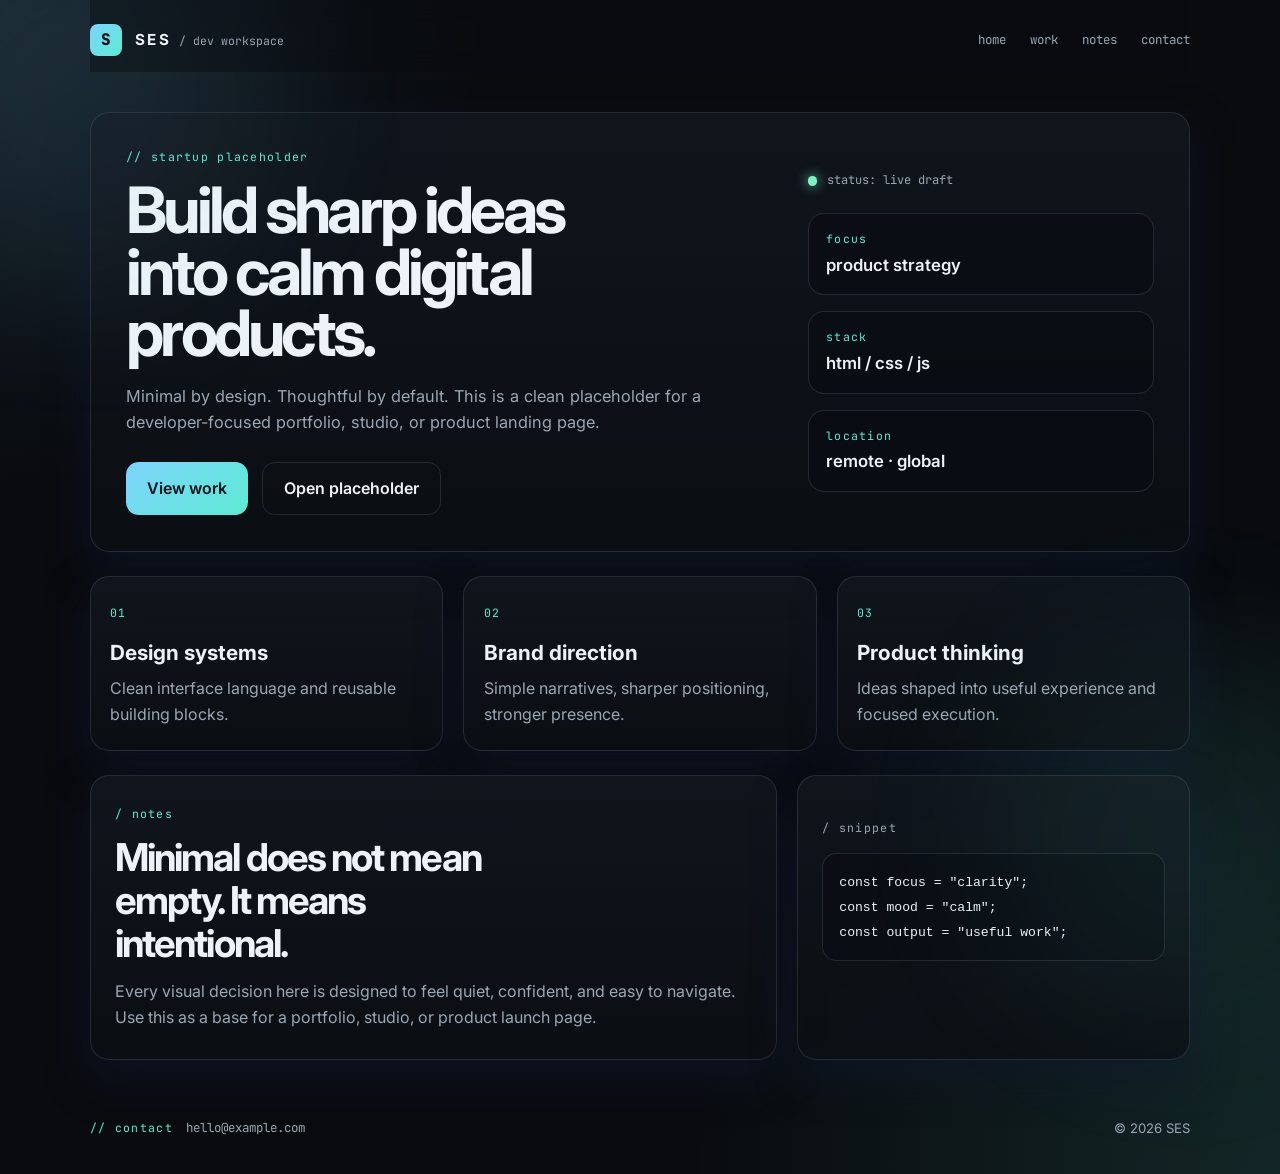
==== index.html @ adac98c7 "Add initial HTML, CSS, and JavaScript files for SES project" ====
<!DOCTYPE html>
<html lang="en">
  <head>
    <meta charset="UTF-8" />
    <meta name="viewport" content="width=device-width, initial-scale=1.0" />
    <meta
      name="description"
      content="Minimal developer-style placeholder site with a dark, elegant theme."
    />
    <title>SES — Minimal Dev Placeholder</title>
    <link rel="preconnect" href="https://fonts.googleapis.com" />
    <link rel="preconnect" href="https://fonts.gstatic.com" crossorigin />
    <link
      href="https://fonts.googleapis.com/css2?family=Inter:wght@400;500;600;700;800&family=JetBrains+Mono:wght@400;500;600;700&display=swap"
      rel="stylesheet"
    />
    <link rel="stylesheet" href="styles.css" />
  </head>
  <body>
    <div class="background-glow glow-one"></div>
    <div class="background-glow glow-two"></div>

    <header class="topbar">
      <div class="brand-wrap">
        <span class="brand-mark">S</span>
        <div class="brand-text">
          <span class="brand-name">SES</span>
          <span class="brand-tag">/ dev workspace</span>
        </div>
      </div>

      <nav class="nav" aria-label="Main navigation">
        <a href="#home">home</a>
        <a href="#work">work</a>
        <a href="#notes">notes</a>
        <a href="#contact">contact</a>
      </nav>
    </header>

    <main id="home" class="page-shell">
      <section class="hero panel">
        <div class="hero-copy">
          <p class="eyebrow">// startup placeholder</p>
          <h1>Build sharp ideas into calm digital products.</h1>
          <p class="lead">
            Minimal by design. Thoughtful by default. This is a clean placeholder for a
            developer-focused portfolio, studio, or product landing page.
          </p>

          <div class="cta-row">
            <a class="button primary" href="#work">View work</a>
            <a class="button secondary" href="placeholder.html">Open placeholder</a>
          </div>
        </div>

        <div class="hero-meta" aria-label="Project status panel">
          <div class="status-row">
            <span class="status-dot"></span>
            <span>status: live draft</span>
          </div>

          <div class="meta-card">
            <p class="meta-label">focus</p>
            <p class="meta-value">product strategy</p>
          </div>

          <div class="meta-card">
            <p class="meta-label">stack</p>
            <p class="meta-value">html / css / js</p>
          </div>

          <div class="meta-card">
            <p class="meta-label">location</p>
            <p class="meta-value">remote · global</p>
          </div>
        </div>
      </section>

      <section id="work" class="stats-grid">
        <article class="panel stat-card">
          <span class="stat-kicker">01</span>
          <h3>Design systems</h3>
          <p>Clean interface language and reusable building blocks.</p>
        </article>

        <article class="panel stat-card">
          <span class="stat-kicker">02</span>
          <h3>Brand direction</h3>
          <p>Simple narratives, sharper positioning, stronger presence.</p>
        </article>

        <article class="panel stat-card">
          <span class="stat-kicker">03</span>
          <h3>Product thinking</h3>
          <p>Ideas shaped into useful experience and focused execution.</p>
        </article>
      </section>

      <section id="notes" class="content-grid">
        <div class="panel feature-panel">
          <p class="section-label">/ notes</p>
          <h2>Minimal does not mean empty. It means intentional.</h2>
          <p>
            Every visual decision here is designed to feel quiet, confident, and easy to
            navigate. Use this as a base for a portfolio, studio, or product launch page.
          </p>
        </div>

        <div class="panel mini-panel">
          <p class="section-label">/ snippet</p>
          <pre><code>const focus = "clarity";
const mood = "calm";
const output = "useful work";</code></pre>
        </div>
      </section>
    </main>

    <footer id="contact" class="site-footer">
      <div>
        <span class="footer-label">// contact</span>
        <a href="mailto:hello@example.com">hello@example.com</a>
      </div>
      <span>© <span id="year">2026</span> SES</span>
    </footer>

    <script src="script.js"></script>
  </body>
</html>
---- styles.css ----
:root {
  --bg: #090b0f;
  --bg-soft: #11161d;
  --panel: rgba(18, 23, 31, 0.82);
  --panel-strong: rgba(14, 17, 24, 0.96);
  --border: rgba(148, 163, 184, 0.18);
  --text: #edf3f8;
  --muted: #9aa7b4;
  --accent: #7dd3fc;
  --accent-strong: #5eead4;
  --shadow: rgba(15, 23, 42, 0.7);
}

* {
  box-sizing: border-box;
}

html {
  scroll-behavior: smooth;
}

body {
  margin: 0;
  min-height: 100vh;
  background:
    radial-gradient(circle at top left, rgba(125, 211, 252, 0.12), transparent 28%),
    radial-gradient(circle at bottom right, rgba(94, 234, 212, 0.12), transparent 34%),
    var(--bg);
  color: var(--text);
  font-family: "Inter", sans-serif;
  line-height: 1.6;
}

img {
  max-width: 100%;
  display: block;
}

p,
h1,
h2,
h3,
pre,
code,
a {
  margin: 0;
}

.background-glow {
  position: fixed;
  width: 24rem;
  height: 24rem;
  filter: blur(90px);
  border-radius: 50%;
  opacity: 0.22;
  pointer-events: none;
}

.glow-one {
  background: rgba(125, 211, 252, 0.35);
  top: -6rem;
  left: -7rem;
}

.glow-two {
  background: rgba(94, 234, 212, 0.3);
  right: -6rem;
  bottom: -8rem;
}

.topbar,
.page-shell,
.site-footer {
  width: min(1100px, calc(100% - 2rem));
  margin: 0 auto;
}

.topbar {
  display: flex;
  align-items: center;
  justify-content: space-between;
  padding: 1.5rem 0 1rem;
  position: sticky;
  top: 0;
  z-index: 10;
  backdrop-filter: blur(12px);
  background: rgba(9, 11, 15, 0.4);
}

.brand-wrap {
  display: flex;
  align-items: center;
  gap: 0.8rem;
}

.brand-mark {
  display: inline-flex;
  align-items: center;
  justify-content: center;
  width: 2rem;
  height: 2rem;
  border-radius: 0.5rem;
  background: linear-gradient(135deg, var(--accent), var(--accent-strong));
  color: #091018;
  font-weight: 800;
  font-family: "JetBrains Mono", monospace;
}

.brand-text {
  display: flex;
  align-items: baseline;
  gap: 0.45rem;
}

.brand-name {
  font-size: 0.95rem;
  letter-spacing: 0.16rem;
  text-transform: uppercase;
  font-weight: 700;
}

.brand-tag {
  color: var(--muted);
  font-size: 0.72rem;
  font-family: "JetBrains Mono", monospace;
}

.nav {
  display: flex;
  align-items: center;
  gap: 1.5rem;
}

.nav a,
.site-footer a {
  color: var(--muted);
  text-decoration: none;
  transition: color 0.2s ease;
  font-family: "JetBrains Mono", monospace;
  font-size: 0.78rem;
}

.nav a:hover,
.site-footer a:hover {
  color: var(--text);
}

.page-shell {
  padding: 2.5rem 0 2rem;
}

.panel {
  background: linear-gradient(180deg, rgba(17, 22, 29, 0.94), rgba(12, 15, 20, 0.9));
  border: 1px solid var(--border);
  border-radius: 1.2rem;
  box-shadow: 0 18px 42px var(--shadow);
}

.hero {
  display: grid;
  grid-template-columns: 1.5fr 0.8fr;
  gap: 2rem;
  padding: 2.2rem;
  min-height: 26rem;
}

.hero-copy {
  display: flex;
  flex-direction: column;
  justify-content: center;
}

.eyebrow,
.section-label,
.footer-label,
.meta-label,
.stat-kicker {
  color: var(--accent-strong);
  font-family: "JetBrains Mono", monospace;
  letter-spacing: 0.08rem;
  text-transform: lowercase;
  font-size: 0.72rem;
}

.hero h1 {
  margin-top: 0.8rem;
  font-size: clamp(2.6rem, 5vw, 5rem);
  line-height: 0.96;
  letter-spacing: -0.06em;
  max-width: 11ch;
}

.lead {
  margin-top: 1.2rem;
  max-width: 58ch;
  color: var(--muted);
  font-size: 1.02rem;
}

.cta-row {
  display: flex;
  flex-wrap: wrap;
  gap: 0.9rem;
  margin-top: 1.7rem;
}

.button {
  display: inline-flex;
  align-items: center;
  justify-content: center;
  min-height: 2.9rem;
  padding: 0.8rem 1.3rem;
  border-radius: 0.8rem;
  text-decoration: none;
  font-weight: 600;
  transition: transform 0.2s ease, border-color 0.2s ease;
}

.button:hover {
  transform: translateY(-1px);
}

.button.primary {
  background: linear-gradient(135deg, var(--accent), var(--accent-strong));
  color: #05141b;
}

.button.secondary {
  background: transparent;
  border: 1px solid var(--border);
  color: var(--text);
}

.hero-meta {
  display: flex;
  flex-direction: column;
  justify-content: center;
  gap: 1rem;
}

.status-row {
  display: inline-flex;
  align-items: center;
  gap: 0.6rem;
  font-family: "JetBrains Mono", monospace;
  font-size: 0.75rem;
  color: var(--muted);
  margin-bottom: 0.4rem;
}

.status-dot {
  width: 0.6rem;
  height: 0.6rem;
  border-radius: 50%;
  background: #7ef4c5;
  box-shadow: 0 0 12px rgba(126, 244, 197, 0.9);
}

.meta-card {
  padding: 1rem 1.1rem;
  border: 1px solid var(--border);
  border-radius: 1rem;
  background: rgba(9, 14, 19, 0.7);
}

.meta-value {
  margin-top: 0.2rem;
  font-size: 1.05rem;
  font-weight: 600;
}

.stats-grid {
  display: grid;
  grid-template-columns: repeat(3, minmax(0, 1fr));
  gap: 1.25rem;
  margin-top: 1.5rem;
}

.stat-card {
  padding: 1.4rem 1.2rem;
}

.stat-card h3 {
  margin: 0.7rem 0 0.45rem;
  font-size: 1.3rem;
}

.stat-card p {
  color: var(--muted);
}

.content-grid {
  display: grid;
  grid-template-columns: 1.4fr 0.8fr;
  gap: 1.25rem;
  margin-top: 1.5rem;
}

.feature-panel,
.mini-panel {
  padding: 1.8rem 1.5rem;
}

.feature-panel h2 {
  margin-top: 0.8rem;
  font-size: clamp(1.8rem, 3vw, 2.6rem);
  line-height: 1.12;
  letter-spacing: -0.05em;
  max-width: 16ch;
}

.feature-panel p:last-child,
.mini-panel p {
  margin-top: 0.9rem;
  color: var(--muted);
}

.mini-panel pre {
  margin-top: 1rem;
  border-radius: 0.9rem;
  background: rgba(11, 15, 20, 0.9);
  border: 1px solid var(--border);
  padding: 1rem;
  overflow-x: auto;
  color: var(--text);
  font-family: "JetBrains Mono", monospace;
  font-size: 0.82rem;
  line-height: 1.8;
}

.site-footer {
  display: flex;
  align-items: center;
  justify-content: space-between;
  gap: 1rem;
  padding: 1.6rem 0 2.2rem;
  color: var(--muted);
  font-size: 0.82rem;
}

.site-footer > div {
  display: flex;
  align-items: center;
  gap: 0.8rem;
}

@media (max-width: 820px) {
  .topbar,
  .site-footer {
    flex-direction: column;
    align-items: flex-start;
  }

  .nav {
    flex-wrap: wrap;
    gap: 0.8rem 1rem;
  }

  .hero,
  .stats-grid,
  .content-grid {
    grid-template-columns: 1fr;
  }

  .page-shell {
    padding-top: 1.2rem;
  }

  .hero {
    padding: 1.4rem;
  }

  .site-footer {
    width: min(1100px, calc(100% - 1.5rem));
  }
}
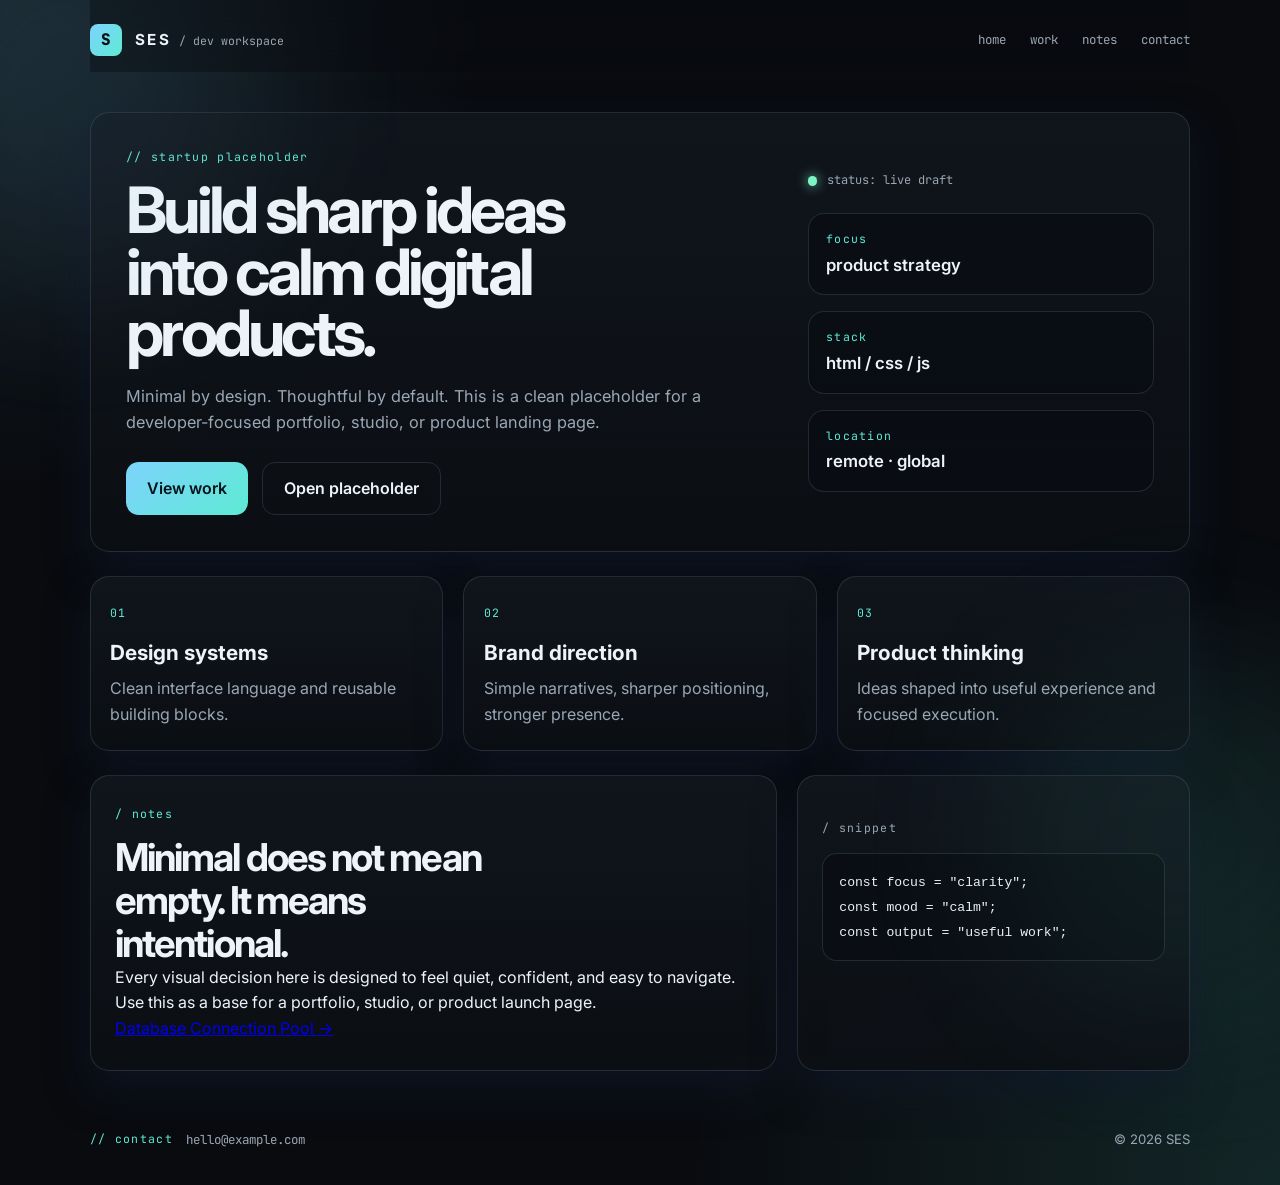
==== commit a77469ad: "Add link to database connection pool documentation in index.html" ====
--- a/index.html
+++ b/index.html
@@ -104,6 +104,10 @@
             Every visual decision here is designed to feel quiet, confident, and easy to
             navigate. Use this as a base for a portfolio, studio, or product launch page.
           </p>
+          <a class="note-link" href="database-connection-pool.md">
+            <span>Database Connection Pool</span>
+            <span aria-hidden="true">-&gt;</span>
+          </a>
         </div>
 
         <div class="panel mini-panel">
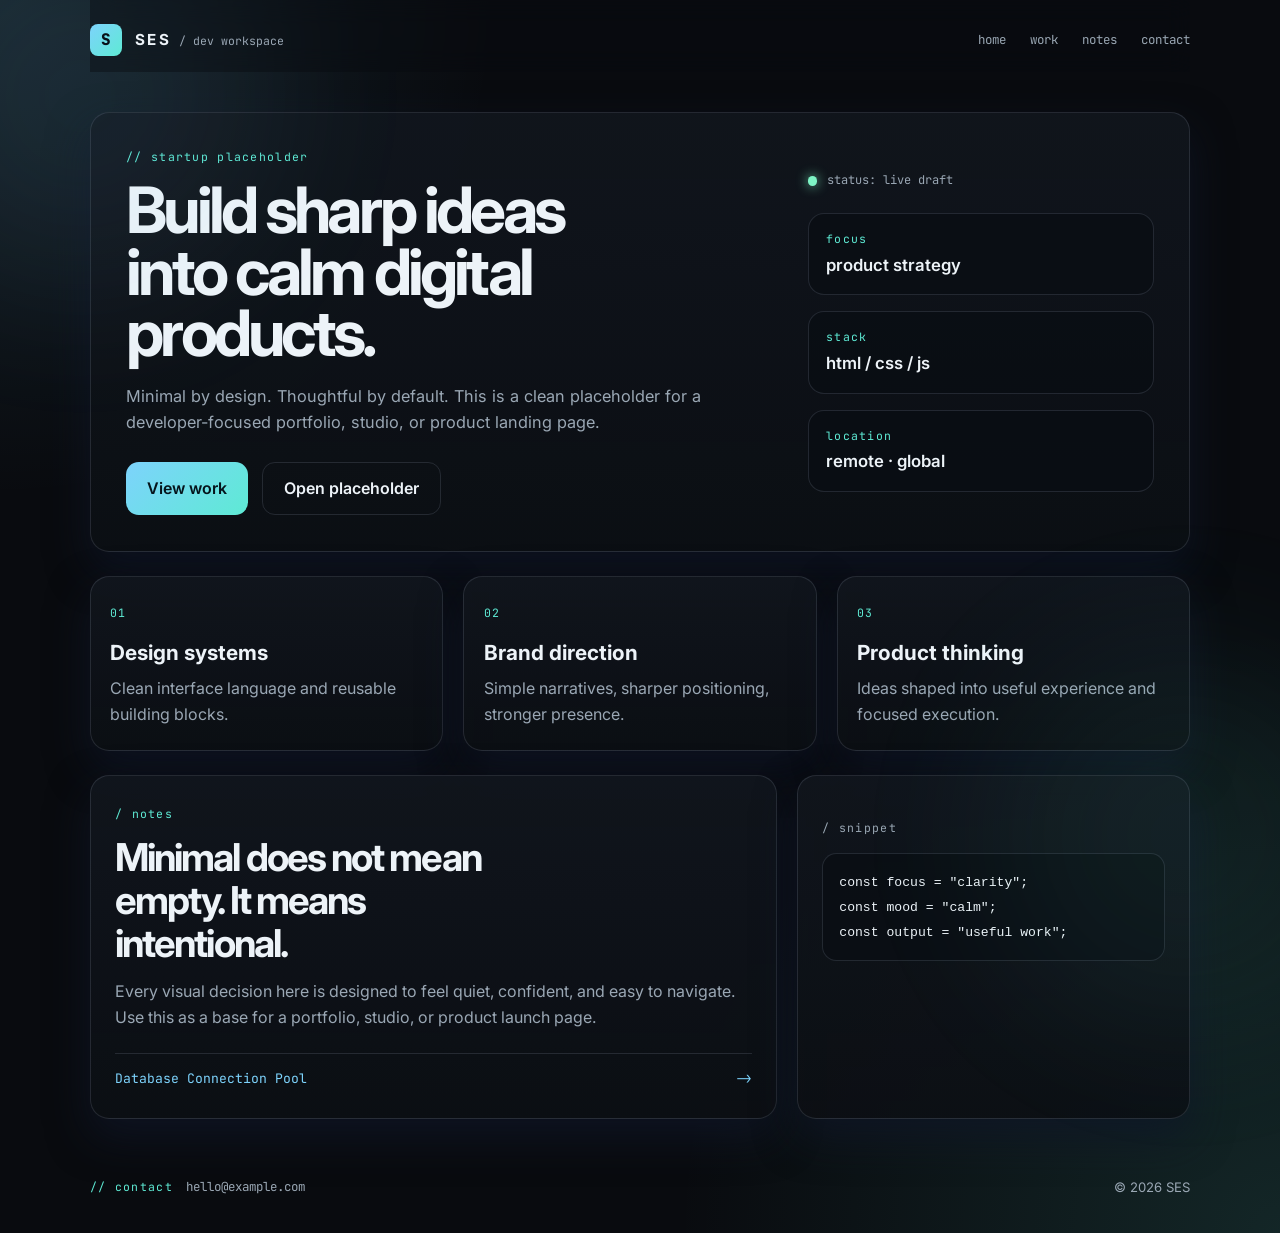
==== commit 5d4567b9: "Fix link to database connection pool documentation in index.html" ====
--- a/index.html
+++ b/index.html
@@ -104,7 +104,7 @@
             Every visual decision here is designed to feel quiet, confident, and easy to
             navigate. Use this as a base for a portfolio, studio, or product launch page.
           </p>
-          <a class="note-link" href="database-connection-pool.md">
+          <a class="note-link" href="database-connection-pool.html">
             <span>Database Connection Pool</span>
             <span aria-hidden="true">-&gt;</span>
           </a>
--- a/styles.css
+++ b/styles.css
@@ -309,10 +309,31 @@
   max-width: 16ch;
 }
 
-.feature-panel p:last-child,
+.feature-panel > p:not(.section-label),
 .mini-panel p {
   margin-top: 0.9rem;
   color: var(--muted);
+}
+
+.note-link {
+  display: flex;
+  align-items: center;
+  justify-content: space-between;
+  gap: 1rem;
+  margin-top: 1.4rem;
+  padding-top: 0.9rem;
+  border-top: 1px solid var(--border);
+  color: var(--accent);
+  font-family: "JetBrains Mono", monospace;
+  font-size: 0.82rem;
+  text-decoration: none;
+  transition: color 0.2s ease, padding-left 0.2s ease;
+}
+
+.note-link:hover,
+.note-link:focus-visible {
+  padding-left: 0.35rem;
+  color: var(--accent-strong);
 }
 
 .mini-panel pre {
